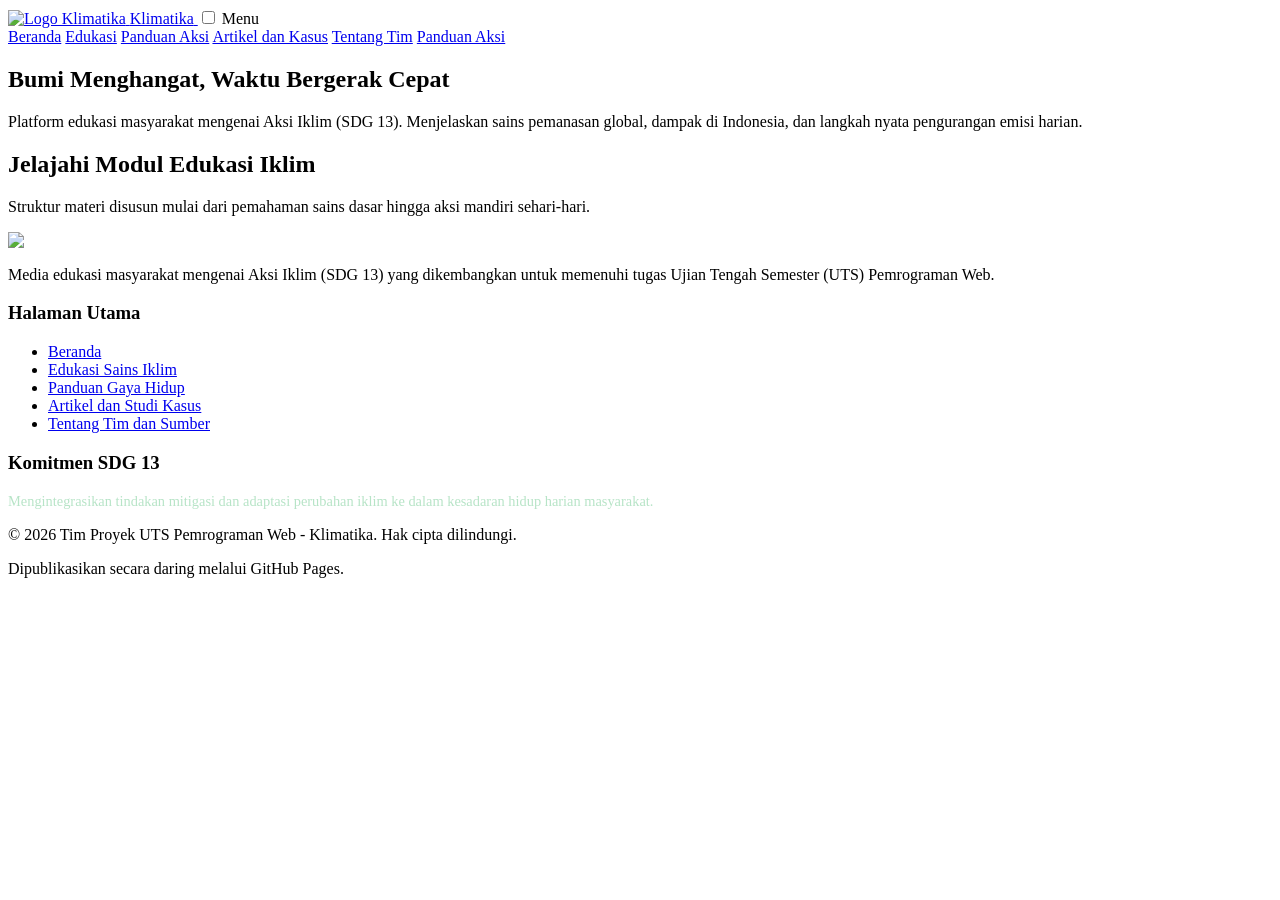
==== index.html @ 88a01070 "feat: inisialisasi repositori dan struktur kerangka 5 halaman html semantik" ====
<!DOCTYPE html>
<html lang="id">
<head>
  <meta charset="UTF-8">
  <meta name="viewport" content="width=device-width, initial-scale=1.0">
  <meta name="description" content="Klimatika - Platform Edukasi Aksi Iklim (SDG 13).">
  <title>Klimatika - Beranda Edukasi Aksi Iklim</title>
  <link rel="stylesheet" href="css/style.css">
</head>
<body>
  <!-- Header dan navigasi utama -->
  <header class="site-header">
    <div class="container nav-wrapper">
      <a href="index.html" class="brand">
        <img src="images/logo.svg" alt="Logo Klimatika" class="brand-logo-img">
        <span>Klimatika</span>
      </a>

      <!-- Input checkbox untuk toggle menu mobile -->
      <input type="checkbox" id="nav-toggle" class="nav-toggle" aria-label="Buka menu navigasi">
      <label for="nav-toggle" class="nav-toggle-btn">Menu</label>

      <!-- Menu navigasi -->
      <nav class="nav-menu">
        <a href="index.html" class="nav-link active">Beranda</a>
        <a href="edukasi.html" class="nav-link">Edukasi</a>
        <a href="panduan.html" class="nav-link">Panduan Aksi</a>
        <a href="artikel.html" class="nav-link">Artikel dan Kasus</a>
        <a href="tentang.html" class="nav-link">Tentang Tim</a>
        <a href="panduan.html" class="btn btn-primary nav-cta">Panduan Aksi</a>
      </nav>
    </div>
  </header>

  <!-- Konten utama halaman -->
  <main id="main-content">
    <!-- Bagian pengantar beranda -->
    <section>
      <div class="container">
        <h1 class="section-title">Bumi Menghangat, Waktu Bergerak Cepat</h1>
        <p class="section-desc">
          Platform edukasi masyarakat mengenai Aksi Iklim (SDG 13). Menjelaskan sains pemanasan global, dampak di Indonesia, dan langkah nyata pengurangan emisi harian.
        </p>
      </div>
    </section>

    <!-- Bagian kerangka materi -->
    <section class="section-alt">
      <div class="container">
        <h2 class="section-title">Jelajahi Modul Edukasi Iklim</h2>
        <p class="section-desc">
          Struktur materi disusun mulai dari pemahaman sains dasar hingga aksi mandiri sehari-hari.
        </p>
      </div>
    </section>
  </main>

  <!-- Bagian footer situs -->
  <footer class="site-footer">
    <div class="container">
      <div class="footer-layout">
        <div>
          <a href="index.html" class="brand" style="color: #ffffff;">
            <img src="images/logo.svg" alt="Logo Klimatika" class="brand-logo-img">
            <span>Klimatika</span>
          </a>
          <p class="footer-desc">
            Media edukasi masyarakat mengenai Aksi Iklim (SDG 13) yang dikembangkan untuk memenuhi tugas Ujian Tengah Semester (UTS) Pemrograman Web.
          </p>
        </div>

        <div>
          <h3 class="footer-heading">Halaman Utama</h3>
          <ul class="footer-menu">
            <li><a href="index.html">Beranda</a></li>
            <li><a href="edukasi.html">Edukasi Sains Iklim</a></li>
            <li><a href="panduan.html">Panduan Gaya Hidup</a></li>
            <li><a href="artikel.html">Artikel dan Studi Kasus</a></li>
            <li><a href="tentang.html">Tentang Tim dan Sumber</a></li>
          </ul>
        </div>

        <div>
          <h3 class="footer-heading">Komitmen SDG 13</h3>
          <p style="font-size: 0.9rem; color: #b7e4c7;">
            Mengintegrasikan tindakan mitigasi dan adaptasi perubahan iklim ke dalam kesadaran hidup harian masyarakat.
          </p>
        </div>
      </div>

      <div class="footer-bottom">
        <p>&copy; 2026 Tim Proyek UTS Pemrograman Web - Klimatika. Hak cipta dilindungi.</p>
        <p>Dipublikasikan secara daring melalui GitHub Pages.</p>
      </div>
    </div>
  </footer>
</body>
</html>
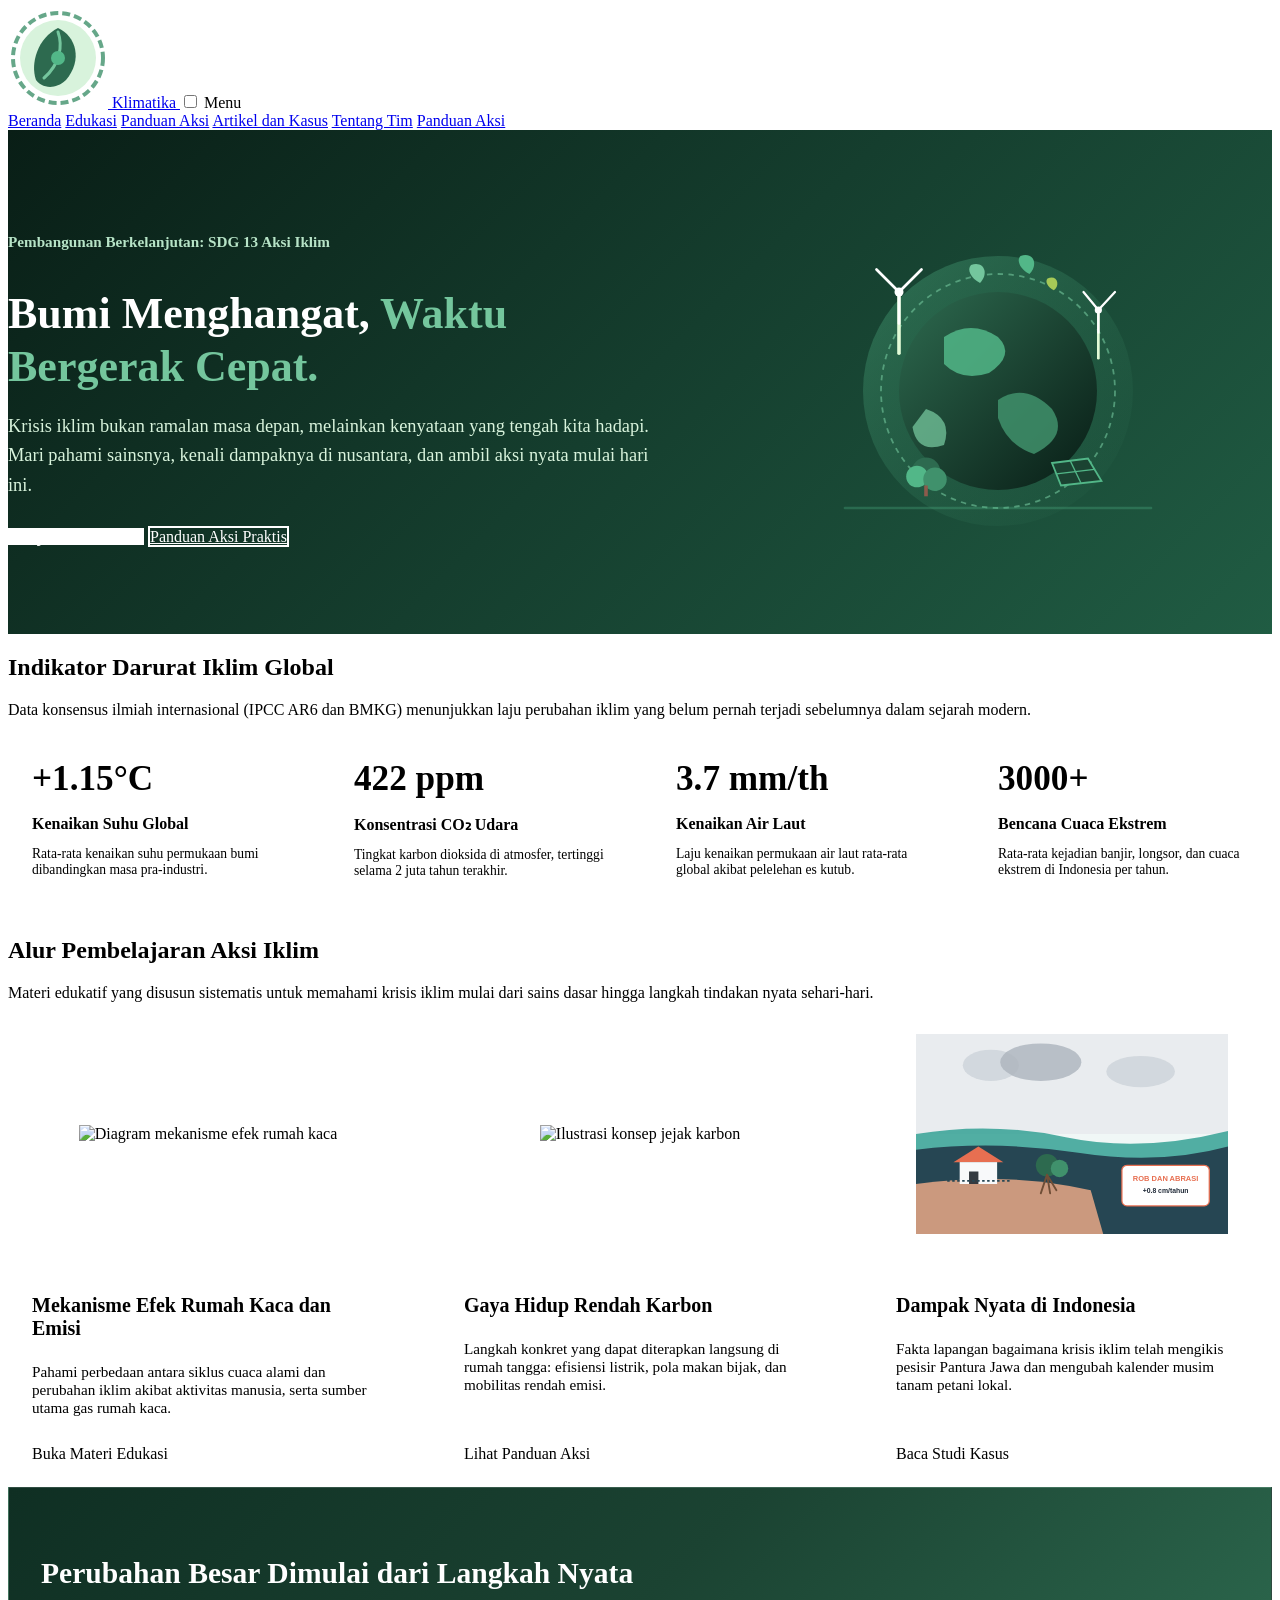
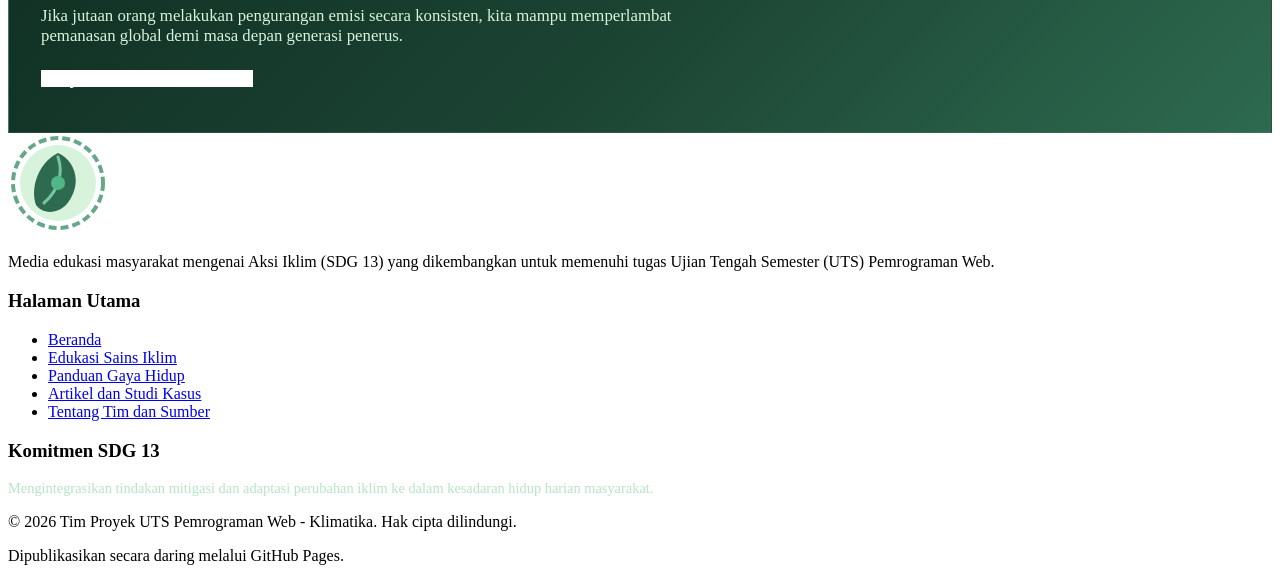
==== commit 3725d08c: "konten spanduk hero, statistik darurat iklim, dan modul alur" ====
--- a/index.html
+++ b/index.html
@@ -3,7 +3,7 @@
 <head>
   <meta charset="UTF-8">
   <meta name="viewport" content="width=device-width, initial-scale=1.0">
-  <meta name="description" content="Klimatika - Platform Edukasi Aksi Iklim (SDG 13).">
+  <meta name="description" content="Klimatika - Platform Edukasi Aksi Iklim (SDG 13). Kenali sains perubahan iklim, data kenaikan suhu global, dan aksi nyata gaya hidup rendah emisi.">
   <title>Klimatika - Beranda Edukasi Aksi Iklim</title>
   <link rel="stylesheet" href="css/style.css">
 </head>
@@ -34,25 +34,142 @@
 
   <!-- Konten utama halaman -->
   <main id="main-content">
-    <!-- Bagian pengantar beranda -->
+    
+    <!-- Bagian hero banner -->
+    <section class="hero">
+      <div class="container hero-layout">
+        <div class="hero-text">
+          <p class="hero-note">Pembangunan Berkelanjutan: SDG 13 Aksi Iklim</p>
+          <h1 class="hero-title">
+            Bumi Menghangat, <span>Waktu Bergerak Cepat.</span>
+          </h1>
+          <p class="hero-desc">
+            Krisis iklim bukan ramalan masa depan, melainkan kenyataan yang tengah kita hadapi. Mari pahami sainsnya, kenali dampaknya di nusantara, dan ambil aksi nyata mulai hari ini.
+          </p>
+          <div class="btn-group">
+            <a href="edukasi.html" class="btn btn-primary">Pelajari Sains Iklim</a>
+            <a href="panduan.html" class="btn btn-secondary">Panduan Aksi Praktis</a>
+          </div>
+        </div>
+        <div class="hero-image">
+          <img src="images/hero-climate.svg" alt="Ilustrasi pelestarian bumi dengan turbin angin dan panel surya" width="460" height="360">
+        </div>
+      </div>
+    </section>
+
+    <!-- Bagian indikator statistik krisis iklim -->
     <section>
       <div class="container">
-        <h1 class="section-title">Bumi Menghangat, Waktu Bergerak Cepat</h1>
-        <p class="section-desc">
-          Platform edukasi masyarakat mengenai Aksi Iklim (SDG 13). Menjelaskan sains pemanasan global, dampak di Indonesia, dan langkah nyata pengurangan emisi harian.
-        </p>
-      </div>
-    </section>
-
-    <!-- Bagian kerangka materi -->
+        <header>
+          <h2 class="section-title">Indikator Darurat Iklim Global</h2>
+          <p class="section-desc">
+            Data konsensus ilmiah internasional (IPCC AR6 dan BMKG) menunjukkan laju perubahan iklim yang belum pernah terjadi sebelumnya dalam sejarah modern.
+          </p>
+        </header>
+
+        <div class="grid-4">
+          <article class="stat-card">
+            <div class="stat-number warning">+1.15°C</div>
+            <h3 class="stat-label">Kenaikan Suhu Global</h3>
+            <p class="stat-detail">Rata-rata kenaikan suhu permukaan bumi dibandingkan masa pra-industri.</p>
+          </article>
+
+          <article class="stat-card">
+            <div class="stat-number">422 ppm</div>
+            <h3 class="stat-label">Konsentrasi CO₂ Udara</h3>
+            <p class="stat-detail">Tingkat karbon dioksida di atmosfer, tertinggi selama 2 juta tahun terakhir.</p>
+          </article>
+
+          <article class="stat-card">
+            <div class="stat-number warning">3.7 mm/th</div>
+            <h3 class="stat-label">Kenaikan Air Laut</h3>
+            <p class="stat-detail">Laju kenaikan permukaan air laut rata-rata global akibat pelelehan es kutub.</p>
+          </article>
+
+          <article class="stat-card">
+            <div class="stat-number">3000+</div>
+            <h3 class="stat-label">Bencana Cuaca Ekstrem</h3>
+            <p class="stat-detail">Rata-rata kejadian banjir, longsor, dan cuaca ekstrem di Indonesia per tahun.</p>
+          </article>
+        </div>
+      </div>
+    </section>
+
+    <!-- Bagian alur pembelajaran tiga modul utama -->
     <section class="section-alt">
       <div class="container">
-        <h2 class="section-title">Jelajahi Modul Edukasi Iklim</h2>
-        <p class="section-desc">
-          Struktur materi disusun mulai dari pemahaman sains dasar hingga aksi mandiri sehari-hari.
-        </p>
-      </div>
-    </section>
+        <header>
+          <h2 class="section-title">Alur Pembelajaran Aksi Iklim</h2>
+          <p class="section-desc">
+            Materi edukatif yang disusun sistematis untuk memahami krisis iklim mulai dari sains dasar hingga langkah tindakan nyata sehari-hari.
+          </p>
+        </header>
+
+        <div class="grid-3">
+          <!-- Modul edukasi sains -->
+          <a href="edukasi.html" class="card card-clickable">
+            <div class="card-image-box">
+              <img src="images/greenhouse.svg" alt="Diagram mekanisme efek rumah kaca">
+            </div>
+            <div class="card-body">
+              <h3 class="card-title">Mekanisme Efek Rumah Kaca dan Emisi</h3>
+              <p class="card-text">
+                Pahami perbedaan antara siklus cuaca alami dan perubahan iklim akibat aktivitas manusia, serta sumber utama gas rumah kaca.
+              </p>
+              <div class="card-footer">
+                <span class="btn btn-secondary btn-card">Buka Materi Edukasi</span>
+              </div>
+            </div>
+          </a>
+
+          <!-- Modul panduan aksi -->
+          <a href="panduan.html" class="card card-clickable">
+            <div class="card-image-box">
+              <img src="images/carbon-footprint.svg" alt="Ilustrasi konsep jejak karbon">
+            </div>
+            <div class="card-body">
+              <h3 class="card-title">Gaya Hidup Rendah Karbon</h3>
+              <p class="card-text">
+                Langkah konkret yang dapat diterapkan langsung di rumah tangga: efisiensi listrik, pola makan bijak, dan mobilitas rendah emisi.
+              </p>
+              <div class="card-footer">
+                <span class="btn btn-secondary btn-card">Lihat Panduan Aksi</span>
+              </div>
+            </div>
+          </a>
+
+          <!-- Modul studi kasus artikel -->
+          <a href="artikel.html" class="card card-clickable">
+            <div class="card-image-box">
+              <img src="images/coastal-threat.svg" alt="Ilustrasi ancaman banjir rob di pesisir">
+            </div>
+            <div class="card-body">
+              <h3 class="card-title">Dampak Nyata di Indonesia</h3>
+              <p class="card-text">
+                Fakta lapangan bagaimana krisis iklim telah mengikis pesisir Pantura Jawa dan mengubah kalender musim tanam petani lokal.
+              </p>
+              <div class="card-footer">
+                <span class="btn btn-secondary btn-card">Baca Studi Kasus</span>
+              </div>
+            </div>
+          </a>
+        </div>
+      </div>
+    </section>
+
+    <!-- Bagian ajakan aksi -->
+    <section>
+      <div class="container">
+        <div class="cta-box">
+          <h2 class="cta-title">Perubahan Besar Dimulai dari Langkah Nyata</h2>
+          <p class="cta-desc">
+            Jika jutaan orang melakukan pengurangan emisi secara konsisten, kita mampu memperlambat pemanasan global demi masa depan generasi penerus.
+          </p>
+          <a href="panduan.html" class="btn btn-accent">Pelajari Matriks Prioritas Aksi</a>
+        </div>
+      </div>
+    </section>
+
   </main>
 
   <!-- Bagian footer situs -->
--- a/css/style.css
+++ b/css/style.css
@@ -0,0 +1,276 @@
+
+/* Hero banner beranda */
+.hero {
+  background: linear-gradient(135deg, #091e16 0%, #153e2e 50%, #205c43 100%);
+  color: #ffffff;
+  padding: 4.5rem 0;
+}
+
+.hero-layout {
+  display: flex;
+  align-items: center;
+  justify-content: space-between;
+  gap: 3rem;
+}
+
+.hero-text {
+  flex: 1 1 55%;
+}
+
+.hero-note {
+  font-size: 0.95rem;
+  color: #b7e4c7;
+  margin-bottom: 0.5rem;
+  font-weight: 600;
+}
+
+.hero-title {
+  font-size: 2.75rem;
+  line-height: 1.2;
+  margin-bottom: 1rem;
+  color: #ffffff;
+}
+
+.hero-title span {
+  color: #74c69d;
+}
+
+.hero-desc {
+  font-size: 1.15rem;
+  color: #d8f3dc;
+  margin-bottom: 1.75rem;
+  line-height: 1.6;
+}
+
+/* Tombol khusus di area hero latar gelap */
+.hero .btn-primary {
+  background-color: #ffffff;
+  color: var(--color-primary);
+  border-color: #ffffff;
+  font-weight: 700;
+}
+
+.hero .btn-primary:hover {
+  background-color: var(--color-accent-soft);
+  color: #0d281e;
+  border-color: var(--color-accent-soft);
+  transform: translateY(-2px);
+  box-shadow: 0 6px 16px rgba(0, 0, 0, 0.25);
+  text-decoration: none;
+}
+
+.hero .btn-secondary {
+  background-color: transparent;
+  color: #ffffff;
+  border: 2px solid #ffffff;
+}
+
+.hero .btn-secondary:hover {
+  background-color: rgba(255, 255, 255, 0.18);
+  color: #ffffff;
+  border-color: #ffffff;
+  transform: translateY(-2px);
+  box-shadow: 0 6px 16px rgba(0, 0, 0, 0.2);
+  text-decoration: none;
+}
+
+.hero-image {
+  flex: 1 1 45%;
+  display: flex;
+  justify-content: center;
+}
+
+/* Sistem tata letak grid */
+.grid-2 {
+  display: grid;
+  grid-template-columns: repeat(2, 1fr);
+  gap: 2rem;
+}
+
+.grid-3 {
+  display: grid;
+  grid-template-columns: repeat(3, 1fr);
+  gap: 2rem;
+}
+
+.grid-4 {
+  display: grid;
+  grid-template-columns: repeat(4, 1fr);
+  gap: 1.5rem;
+}
+
+/* Kartu statistik */
+.stat-card {
+  background-color: var(--color-surface);
+  border: 1px solid var(--color-border);
+  border-top: 4px solid var(--color-primary);
+  border-radius: var(--radius);
+  padding: 1.5rem;
+  transition: transform 0.2s ease, box-shadow 0.2s ease;
+}
+
+.stat-card:nth-child(1) {
+  border-top-color: var(--color-warning);
+}
+
+.stat-card:nth-child(2) {
+  border-top-color: var(--color-primary);
+}
+
+.stat-card:nth-child(3) {
+  border-top-color: var(--color-secondary);
+}
+
+.stat-card:nth-child(4) {
+  border-top-color: var(--color-accent);
+}
+
+.stat-number {
+  font-size: 2.2rem;
+  font-weight: 800;
+  color: var(--color-primary);
+  margin-bottom: 0.25rem;
+}
+
+.stat-number.warning {
+  color: var(--color-warning);
+}
+
+.stat-label {
+  font-size: 1rem;
+  font-weight: 700;
+  margin-bottom: 0.35rem;
+}
+
+.stat-detail {
+  font-size: 0.85rem;
+  color: var(--color-text-muted);
+}
+
+/* Kartu informasi umum */
+.card {
+  background-color: var(--color-surface);
+  border: 1px solid var(--color-border);
+  border-top: 3px solid var(--color-secondary);
+  border-radius: var(--radius);
+  overflow: hidden;
+  display: flex;
+  flex-direction: column;
+}
+
+/* Wadah gambar kartu tanpa cropping */
+.card-image-box {
+  height: 200px;
+  background-color: var(--color-surface-alt);
+  display: flex;
+  align-items: center;
+  justify-content: center;
+  padding: 1rem;
+  border-bottom: 1px solid var(--color-border);
+}
+
+.card-image-box img {
+  max-width: 100%;
+  max-height: 100%;
+  object-fit: contain;
+}
+
+.card-body {
+  padding: 1.5rem;
+  display: flex;
+  flex-direction: column;
+  flex: 1;
+}
+
+.card-title {
+  font-size: 1.25rem;
+  color: var(--color-primary);
+  margin-bottom: 0.5rem;
+}
+
+.card-text {
+  font-size: 0.95rem;
+  color: var(--color-text-muted);
+  margin-bottom: 0.75rem;
+}
+
+/* Penyesuaian daftar poin di dalam kartu agar jarak seragam */
+.card .bullet-list {
+  margin-top: 0;
+  margin-bottom: 0;
+}
+
+.card-footer {
+  margin-top: auto;
+  padding-top: 1rem;
+  border-top: 1px solid var(--color-border);
+}
+
+/* Kartu modul interaktif yang dapat diklik seluruh areanya */
+a.card-clickable {
+  text-decoration: none;
+  color: inherit;
+  transition: transform 0.2s ease, box-shadow 0.2s ease, border-color 0.2s ease;
+}
+
+a.card-clickable:hover {
+  transform: translateY(-4px);
+  box-shadow: var(--shadow-hover);
+  border-color: var(--color-primary);
+  text-decoration: none;
+}
+
+a.card-clickable:hover .card-title {
+  color: var(--color-primary-light);
+}
+
+a.card-clickable .btn-card {
+  width: 100%;
+}
+
+a.card-clickable:hover .btn-card {
+  background-color: var(--color-primary);
+  color: #ffffff;
+  border-color: var(--color-primary);
+}
+
+/* Banner ajakan aksi */
+.cta-box {
+  background: linear-gradient(135deg, #0f2f23 0%, #1b4332 50%, #2d6a4f 100%);
+  color: #ffffff;
+  padding: 2.75rem 2rem;
+  border-radius: var(--radius);
+  border: 1px solid rgba(255, 255, 255, 0.12);
+}
+
+.cta-title {
+  font-size: 1.85rem;
+  color: #ffffff;
+  margin-bottom: 0.5rem;
+}
+
+.cta-desc {
+  font-size: 1.05rem;
+  color: #d8f3dc;
+  max-width: 700px;
+  margin-bottom: 1.5rem;
+}
+
+/* Tombol khusus di dalam banner ajakan aksi */
+.cta-box .btn-accent,
+.cta-box .btn-primary {
+  background-color: #ffffff;
+  color: var(--color-primary);
+  border-color: #ffffff;
+  font-weight: 700;
+}
+
+.cta-box .btn-accent:hover,
+.cta-box .btn-primary:hover {
+  background-color: var(--color-accent-soft);
+  color: #0d281e;
+  border-color: var(--color-accent-soft);
+  transform: translateY(-2px);
+  box-shadow: 0 6px 16px rgba(0, 0, 0, 0.25);
+  text-decoration: none;
+}
